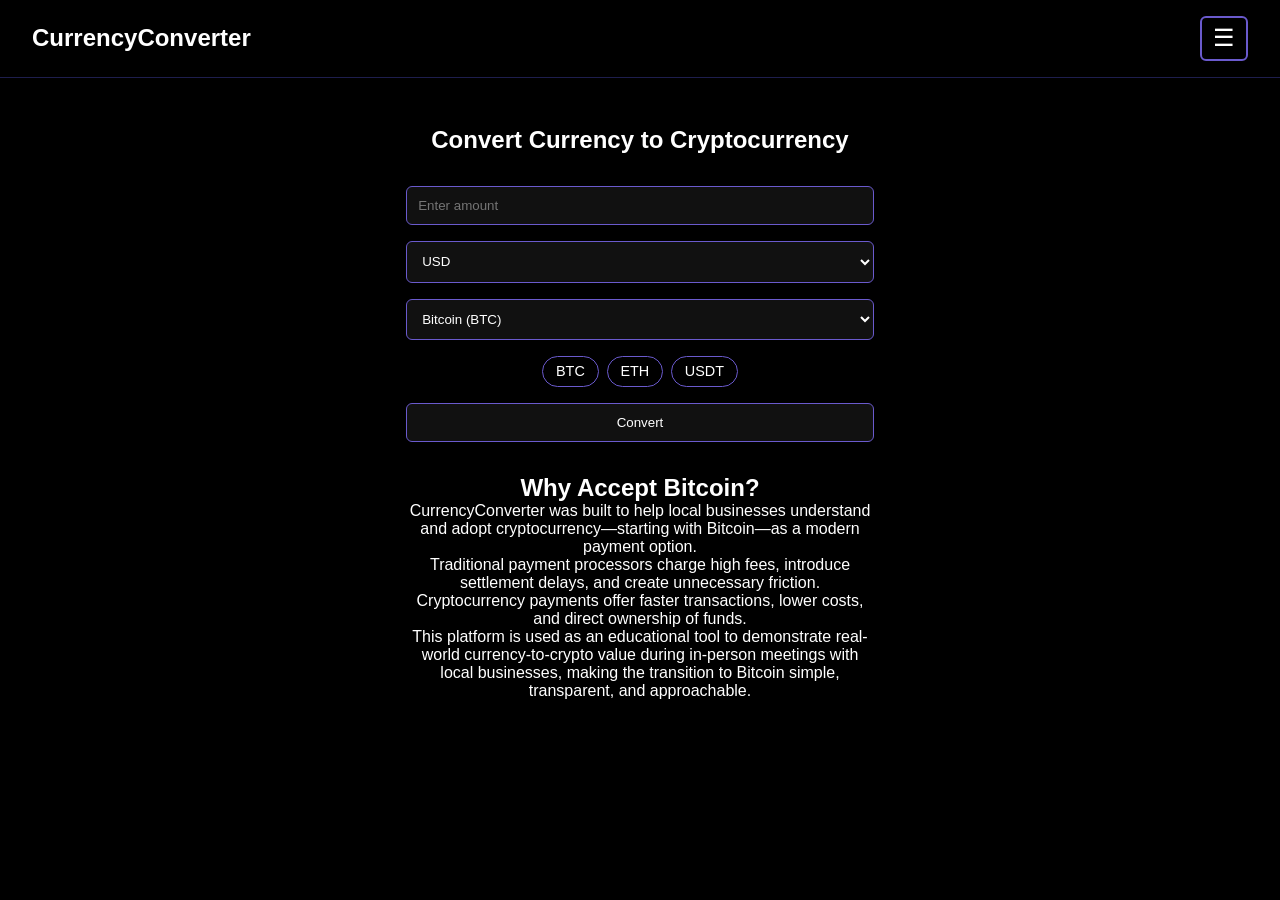
==== index.html @ d05e107e "Initial commit" ====
<!doctype html>
<html lang="en">
  <head>
    <meta charset="UTF-8" />
    <meta name="viewport" content="width=device-width, initial-scale=1.0" />
    <title>CurrencyConverter</title>

    <!-- CSS -->
    <link rel="stylesheet" href="src/styles.css" />
  </head>

  <body>
    <!-- HEADER -->
    <header class="header">
      <div class="logo">CurrencyConverter</div>

      <nav class="nav">
        <button class="nav-toggle" aria-label="Toggle navigation">☰</button>

        <ul class="nav-menu">
          <li><a href="index.html">Home</a></li>
          <li><a href="#converter">Converter</a></li>
          <li><a href="about.html">About</a></li>
          <li><button class="login-btn">Login</button></li>
        </ul>
      </nav>
    </header>

    <!-- MAIN CONTENT -->
    <main class="container">
      <!-- CONVERTER SECTION -->
      <section id="converter">
        <h1>Convert Currency to Cryptocurrency</h1>

        <div class="converter">
          <input type="number" id="amount" placeholder="Enter amount" />

          <select id="currency">
            <option value="usd">USD</option>
            <option value="eur">EUR</option>
            <option value="gbp">GBP</option>
          </select>

          <select id="crypto">
            <option value="bitcoin">Bitcoin (BTC)</option>
            <option value="ethereum">Ethereum (ETH)</option>
            <option value="tether">Tether (USDT)</option>
            <option value="solana">Solana (SOL)</option>
            <option value="litecoin">Litecoin (LTC)</option>
          </select>

          <div class="quick-convert">
            <button data-crypto="bitcoin">BTC</button>
            <button data-crypto="ethereum">ETH</button>
            <button data-crypto="tether">USDT</button>
          </div>

          <button id="convertBtn">Convert</button>

          <p id="result"></p>
        </div>
      </section>

      <!-- ABOUT SECTION -->
      <section id="about" class="about">
        <h2>Why Accept Bitcoin?</h2>

        <p>
          CurrencyConverter was built to help local businesses understand and
          adopt cryptocurrency—starting with Bitcoin—as a modern payment option.
        </p>

        <p>
          Traditional payment processors charge high fees, introduce settlement
          delays, and create unnecessary friction. Cryptocurrency payments offer
          faster transactions, lower costs, and direct ownership of funds.
        </p>

        <p>
          This platform is used as an educational tool to demonstrate real-world
          currency-to-crypto value during in-person meetings with local
          businesses, making the transition to Bitcoin simple, transparent, and
          approachable.
        </p>
      </section>
    </main>

    <!-- JS -->
    <script src="src/script.js"></script>
    <!-- LOGIN MODAL -->
    <div class="modal-overlay" id="loginModal">
      <div class="modal">
        <h2>Business Login</h2>

        <input type="email" placeholder="Business Email" />
        <input type="password" placeholder="Password" />

        <button class="primary-btn">Login</button>

        <button class="modal-close">Cancel</button>
      </div>
    </div>
  </body>
</html>
---- src/styles.css ----
* {
  box-sizing: border-box;
  margin: 0;
  padding: 0;
  font-family: Arial, sans-serif;
}

body {
  background: #000;
  color: #fff;
  min-height: 100vh;
}

/* HEADER */
.header {
  display: flex;
  justify-content: space-between;
  align-items: center;
  padding: 1rem 2rem;
  border-bottom: 1px solid rgba(100, 100, 255, 0.3);
}

.logo {
  font-size: 1.5rem;
  font-weight: bold;
}

/* NAV */
.nav-toggle {
  font-size: 1.5rem;
  background: none;
  color: white;
  border: 2px solid #6a5acd;
  padding: 0.4rem 0.7rem;
  border-radius: 6px;
  cursor: pointer;
  transition: box-shadow 0.3s ease;
}

.nav-toggle:hover {
  box-shadow: 0 0 10px #6a5acd;
}

.nav-menu {
  display: none;
  list-style: none;
  gap: 1.5rem;
}

.nav-menu a {
  color: white;
  text-decoration: none;
}

/* MAIN */
.container {
  max-width: 500px;
  margin: 3rem auto;
  padding: 0 1rem;
  text-align: center;
}

.converter {
  margin-top: 2rem;
  display: flex;
  flex-direction: column;
  gap: 1rem;
}

input,
select,
button {
  padding: 0.7rem;
  background: #111;
  color: white;
  border: 1px solid #6a5acd;
  border-radius: 6px;
}

button {
  cursor: pointer;
  transition: box-shadow 0.3s ease;
}

button:hover {
  box-shadow: 0 0 12px #00bfff;
}

#result {
  margin-top: 1rem;
  font-weight: bold;
}

.quick-convert {
  display: flex;
  gap: 0.5rem;
  justify-content: center;
}

.quick-convert button {
  background: transparent;
  border: 1px solid #6a5acd;
  color: white;
  padding: 0.4rem 0.8rem;
  border-radius: 20px;
  cursor: pointer;
  font-size: 0.9rem;
}

.quick-convert button:hover {
  box-shadow: 0 0 10px #00bfff;
}

/* NAV OPEN STATE */
.nav-menu.open {
  display: flex;
}

/* LOGIN MODAL */
.login-btn {
  background: none;
  border: 1px solid #6a5acd;
  color: white;
  padding: 0.4rem 0.8rem;
  border-radius: 6px;
  cursor: pointer;
}

.modal-overlay {
  position: fixed;
  inset: 0;
  background: rgba(0, 0, 0, 0.7);
  display: none;
  justify-content: center;
  align-items: center;
  z-index: 1000;
}

.modal-overlay.active {
  display: flex;
}

.modal {
  background: #111;
  padding: 2rem;
  border-radius: 10px;
  width: 300px;
  text-align: center;
  border: 1px solid #6a5acd;
}

.modal input {
  width: 100%;
  margin-bottom: 1rem;
}

.modal-close {
  background: none;
  border: none;
  color: #aaa;
  cursor: pointer;
}
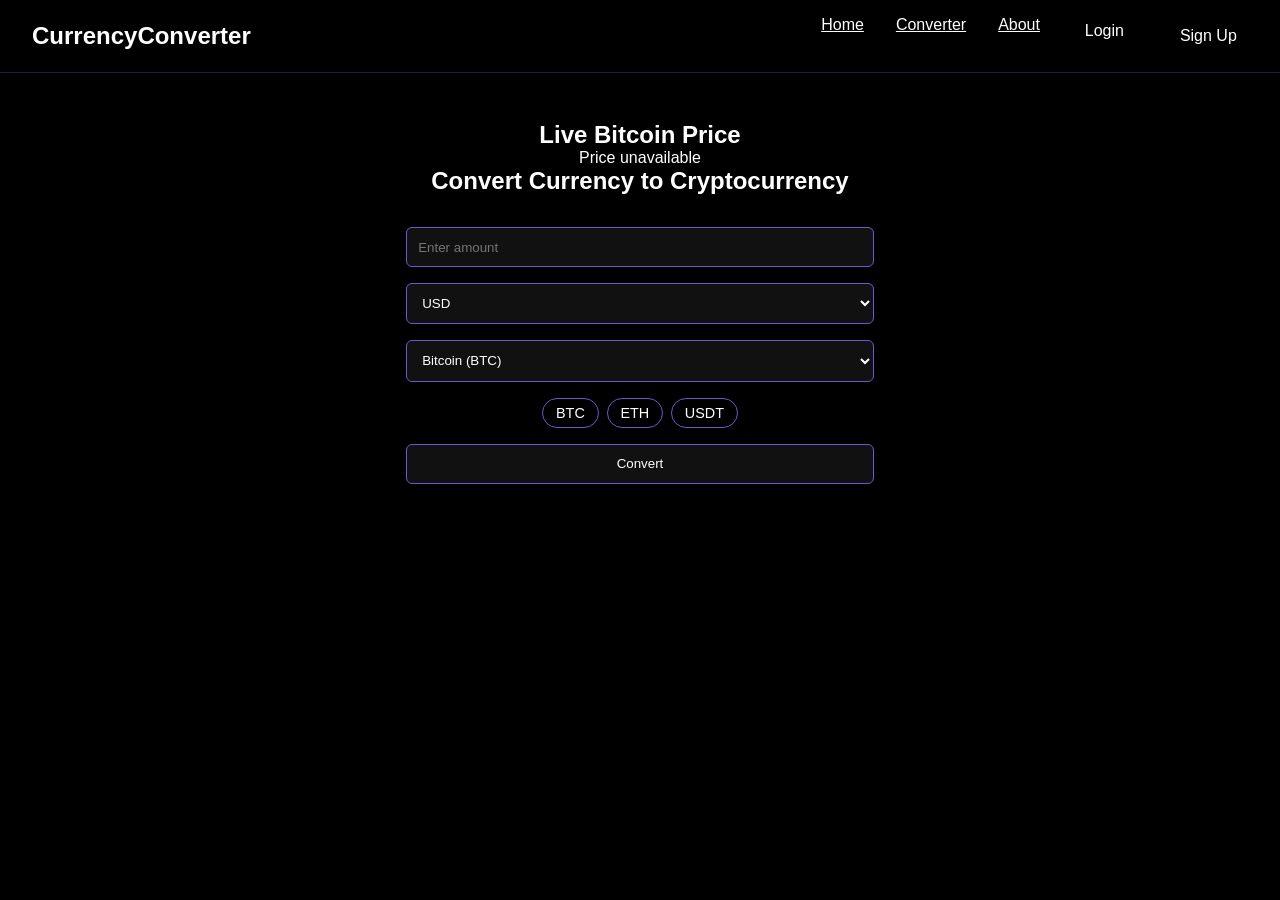
==== commit 6e8b682b: "pages" ====
--- a/index.html
+++ b/index.html
@@ -21,13 +21,33 @@
           <li><a href="index.html">Home</a></li>
           <li><a href="#converter">Converter</a></li>
           <li><a href="about.html">About</a></li>
-          <li><button class="login-btn">Login</button></li>
+
+          <!-- Auth buttons -->
+          <li class="nav-login">
+            <button id="openLogin" class="login-btn">Login</button>
+          </li>
+          <li class="nav-signup">
+            <button class="signup-btn">Sign Up</button>
+          </li>
+
+          <!-- Logged-in links -->
+          <li class="nav-dashboard" style="display: none">
+            <a href="dashboard.html">Dashboard</a>
+          </li>
+          <li class="nav-logout" style="display: none">
+            <button id="logoutBtn" class="login-btn">Logout</button>
+          </li>
         </ul>
       </nav>
     </header>
 
     <!-- MAIN CONTENT -->
     <main class="container">
+      <!-- LIVE BITCOIN PRICE -->
+      <section id="btc-ticker">
+        <h2>Live Bitcoin Price</h2>
+        <p id="btcPrice">Loading...</p>
+      </section>
       <!-- CONVERTER SECTION -->
       <section id="converter">
         <h1>Convert Currency to Cryptocurrency</h1>
@@ -60,45 +80,41 @@
           <p id="result"></p>
         </div>
       </section>
-
-      <!-- ABOUT SECTION -->
-      <section id="about" class="about">
-        <h2>Why Accept Bitcoin?</h2>
-
-        <p>
-          CurrencyConverter was built to help local businesses understand and
-          adopt cryptocurrency—starting with Bitcoin—as a modern payment option.
-        </p>
-
-        <p>
-          Traditional payment processors charge high fees, introduce settlement
-          delays, and create unnecessary friction. Cryptocurrency payments offer
-          faster transactions, lower costs, and direct ownership of funds.
-        </p>
-
-        <p>
-          This platform is used as an educational tool to demonstrate real-world
-          currency-to-crypto value during in-person meetings with local
-          businesses, making the transition to Bitcoin simple, transparent, and
-          approachable.
-        </p>
-      </section>
     </main>
 
-    <!-- JS -->
-    <script src="src/script.js"></script>
     <!-- LOGIN MODAL -->
     <div class="modal-overlay" id="loginModal">
       <div class="modal">
+        <button class="modal-x" aria-label="Close modal">&times;</button>
+
         <h2>Business Login</h2>
 
         <input type="email" placeholder="Business Email" />
         <input type="password" placeholder="Password" />
 
         <button class="primary-btn">Login</button>
-
         <button class="modal-close">Cancel</button>
       </div>
     </div>
+
+    <!-- SIGN UP MODAL -->
+    <div class="modal-overlay" id="signupModal">
+      <div class="modal">
+        <button class="modal-x" aria-label="Close modal">&times;</button>
+
+        <h2>Create Business Account</h2>
+
+        <input type="text" placeholder="Business Name" />
+        <input type="email" placeholder="Business Email" />
+        <input type="password" placeholder="Password" />
+        <input type="password" placeholder="Confirm Password" />
+
+        <button class="primary-btn">Create Account</button>
+        <button class="modal-close">Cancel</button>
+      </div>
+    </div>
+
+    <!-- JS -->
+    <script src="src/script.js"></script>
   </body>
 </html>
--- a/src/styles.css
+++ b/src/styles.css
@@ -11,6 +11,10 @@
   min-height: 100vh;
 }
 
+body.menu-open {
+  overflow: hidden;
+}
+
 /* HEADER */
 .header {
   display: flex;
@@ -18,6 +22,7 @@
   align-items: center;
   padding: 1rem 2rem;
   border-bottom: 1px solid rgba(100, 100, 255, 0.3);
+  position: relative;
 }
 
 .logo {
@@ -34,7 +39,11 @@
   padding: 0.4rem 0.7rem;
   border-radius: 6px;
   cursor: pointer;
-  transition: box-shadow 0.3s ease;
+  transition: transform 0.3s ease;
+}
+
+.nav-toggle.active {
+  transform: rotate(90deg);
 }
 
 .nav-toggle:hover {
@@ -42,14 +51,42 @@
 }
 
 .nav-menu {
-  display: none;
+  position: absolute;
+  top: 70px;
+  right: 2rem;
+  background: #000;
+  border: 1px solid #6a5acd;
+  border-radius: 10px;
+  padding: 1rem;
   list-style: none;
-  gap: 1.5rem;
-}
-
-.nav-menu a {
-  color: white;
-  text-decoration: none;
+  display: flex;
+  flex-direction: column;
+  gap: 1rem;
+  min-width: 160px;
+
+  opacity: 0;
+  transform: translateY(-10px);
+  pointer-events: none;
+
+  transition: opacity 0.3s ease, transform 0.3s ease;
+  z-index: 999;
+}
+
+.nav-menu a,
+.nav-menu button {
+  color: white;
+  background: none;
+  border: none;
+  text-align: left;
+  cursor: pointer;
+  font-size: 1rem;
+}
+
+/* SHOW MENU */
+.nav-menu.open {
+  opacity: 1;
+  transform: translateY(0);
+  pointer-events: auto;
 }
 
 /* MAIN */
@@ -147,6 +184,7 @@
   width: 300px;
   text-align: center;
   border: 1px solid #6a5acd;
+  position: relative;
 }
 
 .modal input {
@@ -154,6 +192,10 @@
   margin-bottom: 1rem;
 }
 
+.modal h2 {
+  margin-bottom: 1.2rem;
+}
+
 .modal-close {
   background: none;
   border: none;
@@ -161,5 +203,65 @@
   cursor: pointer;
 }
 
-
-
+.modal-x {
+  position: absolute;
+  top: 12px;
+  right: 12px;
+  background: none;
+  border: none;
+  color: #aaa;
+  font-size: 1.5rem;
+  cursor: pointer;
+  line-height: 1;
+  transition: color 0.2s ease;
+}
+
+.modal-x:hover {
+  color: white;
+}
+
+/* Fade-in for conversion result */
+#result {
+  transition: opacity 0.3s ease;
+  opacity: 0;
+}
+
+#result.show {
+  opacity: 1;
+}
+
+@media (min-width: 768px) {
+  .nav-toggle {
+    display: none;
+  }
+
+  .nav-menu {
+    position: static;
+    display: flex;
+    flex-direction: row;
+    background: none;
+    border: none;
+    padding: 0;
+  }
+}
+
+/* DESKTOP NAV */
+@media (min-width: 768px) {
+  .nav-toggle {
+    display: none;
+  }
+
+  .nav-menu {
+    position: static;
+    opacity: 1;
+    transform: none;
+    pointer-events: auto;
+    display: flex;
+    flex-direction: row;
+    background: none;
+    border: none;
+    padding: 0;
+    gap: 2rem;
+  }
+}
+
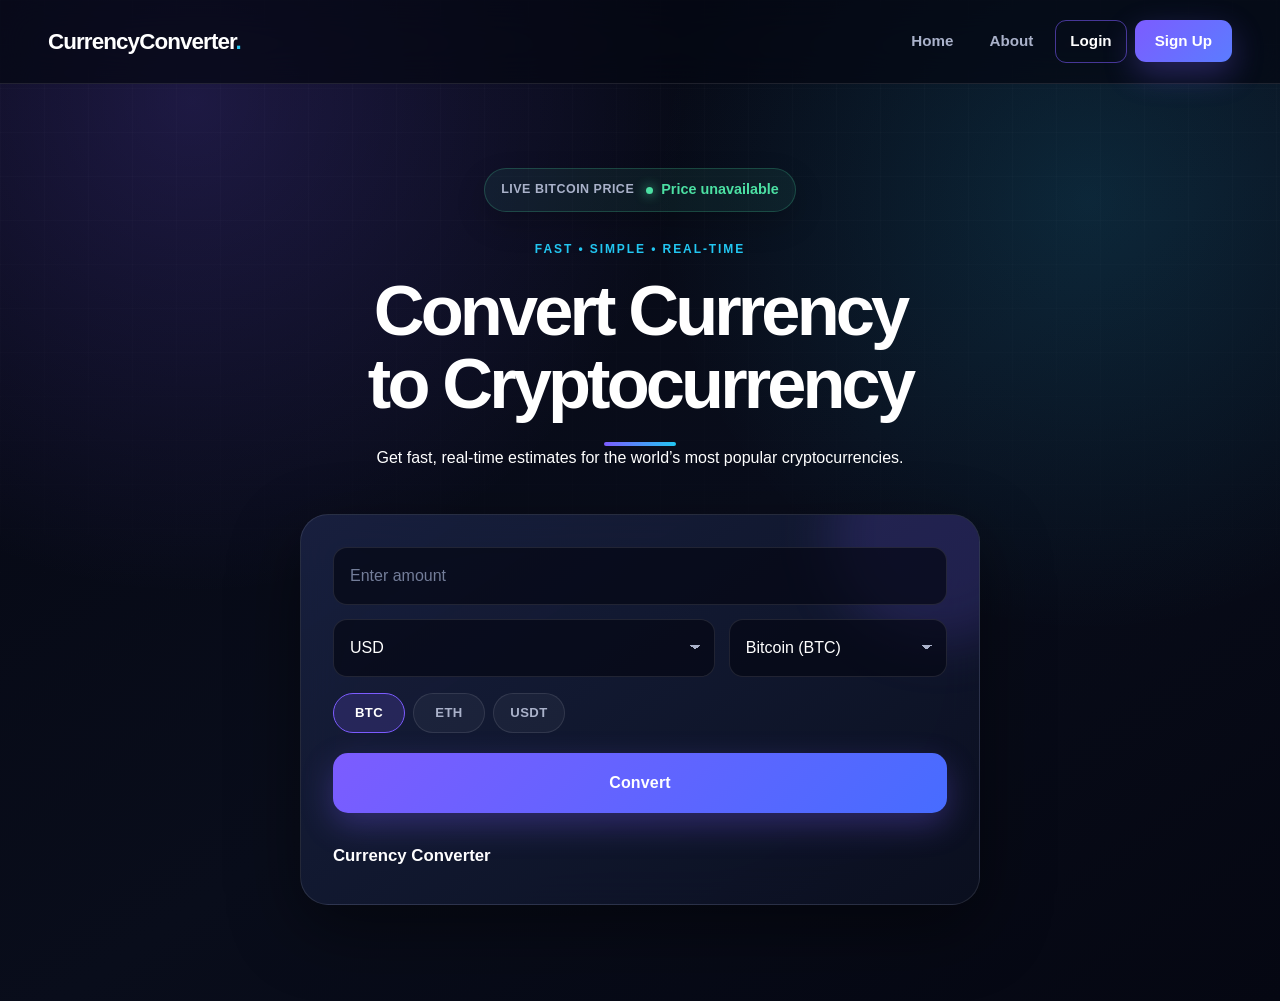
==== commit ad3d58d3: "enhancements" ====
--- a/index.html
+++ b/index.html
@@ -19,7 +19,6 @@
 
         <ul class="nav-menu">
           <li><a href="index.html">Home</a></li>
-          <li><a href="#converter">Converter</a></li>
           <li><a href="about.html">About</a></li>
 
           <!-- Auth buttons -->
@@ -51,6 +50,11 @@
       <!-- CONVERTER SECTION -->
       <section id="converter">
         <h1>Convert Currency to Cryptocurrency</h1>
+
+        <p class="converter-subtitle">
+          Get fast, real-time estimates for the world’s most popular
+          cryptocurrencies.
+        </p>
 
         <div class="converter">
           <input type="number" id="amount" placeholder="Enter amount" />
@@ -98,21 +102,61 @@
     </div>
 
     <!-- SIGN UP MODAL -->
-    <div class="modal-overlay" id="signupModal">
-      <div class="modal">
-        <button class="modal-x" aria-label="Close modal">&times;</button>
+<div class="modal-overlay" id="signupModal">
+  <div class="modal">
+    <button
+      type="button"
+      class="modal-x"
+      aria-label="Close sign-up modal"
+    >
+      &times;
+    </button>
 
-        <h2>Create Business Account</h2>
+    <h2>Create Your Account</h2>
 
-        <input type="text" placeholder="Business Name" />
-        <input type="email" placeholder="Business Email" />
-        <input type="password" placeholder="Password" />
-        <input type="password" placeholder="Confirm Password" />
+    <input
+      id="signupName"
+      type="text"
+      placeholder="Name or business name"
+      autocomplete="organization"
+    />
 
-        <button class="primary-btn">Create Account</button>
-        <button class="modal-close">Cancel</button>
-      </div>
-    </div>
+    <input
+      id="signupEmail"
+      type="email"
+      placeholder="Email address"
+      autocomplete="email"
+    />
+
+    <input
+      id="signupPassword"
+      type="password"
+      placeholder="Password"
+      autocomplete="new-password"
+    />
+
+    <input
+      id="signupConfirmPassword"
+      type="password"
+      placeholder="Confirm password"
+      autocomplete="new-password"
+    />
+
+    <p class="modal-message" id="signupMessage"></p>
+
+    <button
+      type="button"
+      class="primary-btn"
+      id="createAccountBtn"
+    >
+      Create Account
+    </button>
+
+    <button type="button" class="modal-close">
+      Cancel
+    </button>
+  </div>
+</div>
 
     <!-- JS -->
     <script src="src/script.js"></script>
--- a/src/styles.css
+++ b/src/styles.css
@@ -1,236 +1,676 @@
-* {
+:root {
+  --background: #050712;
+  --background-soft: #0b1020;
+  --surface: rgba(17, 24, 48, 0.82);
+  --surface-solid: #111830;
+  --surface-light: #182142;
+
+  --primary: #7c5cff;
+  --primary-hover: #9278ff;
+  --secondary: #22c7f2;
+  --success: #4ce0a3;
+
+  --text-primary: #ffffff;
+  --text-secondary: #aab2ca;
+  --text-muted: #737d99;
+
+  --border: rgba(255, 255, 255, 0.1);
+  --border-primary: rgba(124, 92, 255, 0.55);
+
+  --shadow-card: 0 24px 70px rgba(0, 0, 0, 0.45);
+  --shadow-primary: 0 12px 32px rgba(124, 92, 255, 0.3);
+}
+
+*,
+*::before,
+*::after {
   box-sizing: border-box;
   margin: 0;
   padding: 0;
-  font-family: Arial, sans-serif;
+}
+
+html {
+  scroll-behavior: smooth;
 }
 
 body {
-  background: #000;
-  color: #fff;
+  min-width: 320px;
   min-height: 100vh;
+  overflow-x: hidden;
+  background:
+    radial-gradient(
+      circle at 15% 10%,
+      rgba(124, 92, 255, 0.2),
+      transparent 35%
+    ),
+    radial-gradient(
+      circle at 85% 20%,
+      rgba(34, 199, 242, 0.14),
+      transparent 32%
+    ),
+    linear-gradient(145deg, #050712 0%, #090d1b 55%, #050712 100%);
+  color: var(--text-primary);
+  font-family: Inter, Arial, Helvetica, sans-serif;
+  line-height: 1.5;
+}
+
+body::before {
+  content: "";
+  position: fixed;
+  inset: 0;
+  z-index: -1;
+  pointer-events: none;
+  background-image:
+    linear-gradient(rgba(255, 255, 255, 0.018) 1px, transparent 1px),
+    linear-gradient(90deg, rgba(255, 255, 255, 0.018) 1px, transparent 1px);
+  background-size: 44px 44px;
+  mask-image: linear-gradient(to bottom, black, transparent 85%);
 }
 
 body.menu-open {
   overflow: hidden;
 }
 
+a {
+  color: inherit;
+  text-decoration: none;
+}
+
+button,
+input,
+select {
+  font: inherit;
+}
+
+button {
+  cursor: pointer;
+}
+
 /* HEADER */
+
 .header {
+  position: relative;
+  z-index: 100;
   display: flex;
+  align-items: center;
   justify-content: space-between;
+  min-height: 76px;
+  padding: 0 24px;
+  border-bottom: 1px solid var(--border);
+  background: rgba(5, 7, 18, 0.72);
+  backdrop-filter: blur(18px);
+  -webkit-backdrop-filter: blur(18px);
+}
+
+.logo {
+  font-size: 1.4rem;
+  font-weight: 800;
+  letter-spacing: -0.04em;
+}
+
+.logo::after {
+  content: ".";
+  color: var(--secondary);
+}
+
+/* NAVIGATION */
+
+.nav {
+  display: flex;
   align-items: center;
-  padding: 1rem 2rem;
-  border-bottom: 1px solid rgba(100, 100, 255, 0.3);
-  position: relative;
-}
-
-.logo {
-  font-size: 1.5rem;
-  font-weight: bold;
-}
-
-/* NAV */
+}
+
 .nav-toggle {
-  font-size: 1.5rem;
-  background: none;
-  color: white;
-  border: 2px solid #6a5acd;
-  padding: 0.4rem 0.7rem;
-  border-radius: 6px;
-  cursor: pointer;
-  transition: transform 0.3s ease;
+  display: flex;
+  align-items: center;
+  justify-content: center;
+  width: 44px;
+  height: 44px;
+  padding: 0;
+  border: 1px solid var(--border-primary);
+  border-radius: 12px;
+  background: rgba(124, 92, 255, 0.1);
+  color: var(--text-primary);
+  font-size: 1.35rem;
+  transition:
+    transform 0.25s ease,
+    background-color 0.25s ease,
+    box-shadow 0.25s ease;
+}
+
+.nav-toggle:hover {
+  background: rgba(124, 92, 255, 0.2);
+  box-shadow: 0 0 24px rgba(124, 92, 255, 0.25);
 }
 
 .nav-toggle.active {
   transform: rotate(90deg);
 }
 
-.nav-toggle:hover {
-  box-shadow: 0 0 10px #6a5acd;
-}
-
 .nav-menu {
   position: absolute;
-  top: 70px;
-  right: 2rem;
-  background: #000;
-  border: 1px solid #6a5acd;
-  border-radius: 10px;
-  padding: 1rem;
+  top: 66px;
+  right: 16px;
+  display: flex;
+  min-width: 220px;
+  flex-direction: column;
+  gap: 6px;
+  padding: 12px;
+  border: 1px solid var(--border);
+  border-radius: 18px;
+  background: rgba(13, 18, 37, 0.96);
+  box-shadow: var(--shadow-card);
   list-style: none;
-  display: flex;
-  flex-direction: column;
-  gap: 1rem;
-  min-width: 160px;
-
   opacity: 0;
-  transform: translateY(-10px);
   pointer-events: none;
-
-  transition: opacity 0.3s ease, transform 0.3s ease;
-  z-index: 999;
+  transform: translateY(-10px) scale(0.98);
+  transform-origin: top right;
+  transition:
+    opacity 0.25s ease,
+    transform 0.25s ease;
+  backdrop-filter: blur(18px);
+  -webkit-backdrop-filter: blur(18px);
+}
+
+.nav-menu.open {
+  opacity: 1;
+  pointer-events: auto;
+  transform: translateY(0) scale(1);
+}
+
+.nav-menu li {
+  width: 100%;
 }
 
 .nav-menu a,
 .nav-menu button {
-  color: white;
-  background: none;
+  display: flex;
+  align-items: center;
+  width: 100%;
+  min-height: 44px;
+  padding: 10px 14px;
   border: none;
+  border-radius: 11px;
+  background: transparent;
+  color: var(--text-secondary);
   text-align: left;
-  cursor: pointer;
+  font-size: 0.95rem;
+  font-weight: 600;
+  transition:
+    color 0.2s ease,
+    background-color 0.2s ease;
+}
+
+.nav-menu a:hover,
+.nav-menu button:hover {
+  background: rgba(255, 255, 255, 0.06);
+  color: var(--text-primary);
+}
+
+.nav-menu .signup-btn {
+  justify-content: center;
+  background: linear-gradient(135deg, var(--primary), #5b7cff);
+  color: #ffffff;
+  box-shadow: var(--shadow-primary);
+}
+
+.nav-menu .signup-btn:hover {
+  background: linear-gradient(135deg, var(--primary-hover), #718eff);
+}
+
+.nav-menu .login-btn {
+  justify-content: center;
+  border: 1px solid var(--border-primary);
+  color: var(--text-primary);
+}
+
+/* MAIN LAYOUT */
+
+.container {
+  width: min(100% - 32px, 1040px);
+  margin: 0 auto;
+  padding: 64px 0 96px;
+  text-align: center;
+}
+
+/* BITCOIN TICKER */
+
+#btc-ticker {
+  display: inline-flex;
+  align-items: center;
+  gap: 12px;
+  margin-bottom: 28px;
+  padding: 10px 16px;
+  border: 1px solid rgba(76, 224, 163, 0.22);
+  border-radius: 100px;
+  background: rgba(76, 224, 163, 0.07);
+  box-shadow: 0 12px 30px rgba(0, 0, 0, 0.2);
+}
+
+#btc-ticker h2 {
+  color: var(--text-secondary);
+  font-size: 0.78rem;
+  font-weight: 600;
+  letter-spacing: 0.04em;
+  text-transform: uppercase;
+}
+
+#btcPrice {
+  color: var(--success);
+  font-size: 0.9rem;
+  font-weight: 800;
+}
+
+#btcPrice::before {
+  content: "";
+  display: inline-block;
+  width: 7px;
+  height: 7px;
+  margin-right: 8px;
+  border-radius: 50%;
+  background: var(--success);
+  box-shadow: 0 0 12px var(--success);
+}
+
+/* CONVERTER */
+
+#converter {
+  position: relative;
+  width: min(100%, 680px);
+  margin: 0 auto;
+}
+
+#converter::before {
+  content: "Fast • Simple • Real-time";
+  display: block;
+  margin-bottom: 16px;
+  color: var(--secondary);
+  font-size: 0.75rem;
+  font-weight: 800;
+  letter-spacing: 0.16em;
+  text-transform: uppercase;
+}
+
+#converter h1 {
+  max-width: 620px;
+  margin: 0 auto;
+  font-size: clamp(2.25rem, 7vw, 4.4rem);
+  font-weight: 800;
+  line-height: 1.04;
+  letter-spacing: -0.055em;
+  text-wrap: balance;
+}
+
+#converter h1::after {
+  content: "";
+  display: block;
+  width: 72px;
+  height: 4px;
+  margin: 22px auto 0;
+  border-radius: 10px;
+  background: linear-gradient(90deg, var(--primary), var(--secondary));
+}
+
+.converter {
+  position: relative;
+  display: grid;
+  grid-template-columns: 1fr;
+  gap: 14px;
+  margin-top: 44px;
+  padding: 24px;
+  border: 1px solid var(--border);
+  border-radius: 28px;
+  background: linear-gradient(
+    145deg,
+    rgba(26, 34, 67, 0.88),
+    rgba(11, 16, 32, 0.92)
+  );
+  box-shadow: var(--shadow-card);
+  overflow: hidden;
+  text-align: left;
+  backdrop-filter: blur(20px);
+  -webkit-backdrop-filter: blur(20px);
+}
+
+.converter::before {
+  content: "";
+  position: absolute;
+  top: -90px;
+  right: -70px;
+  width: 220px;
+  height: 220px;
+  border-radius: 50%;
+  background: rgba(124, 92, 255, 0.16);
+  filter: blur(25px);
+  pointer-events: none;
+}
+
+.converter::after {
+  content: "Currency Converter";
+  position: relative;
+  grid-column: 1 / -1;
+  margin-bottom: 4px;
+  color: var(--text-primary);
+  font-size: 1.05rem;
+  font-weight: 700;
+}
+
+.converter input,
+.converter select {
+  position: relative;
+  z-index: 1;
+  width: 100%;
+  height: 58px;
+  padding: 0 16px;
+  border: 1px solid var(--border);
+  border-radius: 14px;
+  outline: none;
+  background: rgba(5, 8, 21, 0.7);
+  color: var(--text-primary);
   font-size: 1rem;
-}
-
-/* SHOW MENU */
-.nav-menu.open {
+  transition:
+    border-color 0.2s ease,
+    box-shadow 0.2s ease,
+    background-color 0.2s ease;
+}
+
+.converter input::placeholder {
+  color: var(--text-muted);
+}
+
+.converter input:focus,
+.converter select:focus {
+  border-color: var(--primary);
+  background: rgba(10, 14, 31, 0.95);
+  box-shadow: 0 0 0 4px rgba(124, 92, 255, 0.13);
+}
+
+.converter select {
+  appearance: none;
+  background-image:
+    linear-gradient(45deg, transparent 50%, var(--text-secondary) 50%),
+    linear-gradient(135deg, var(--text-secondary) 50%, transparent 50%);
+  background-position:
+    calc(100% - 19px) 25px,
+    calc(100% - 14px) 25px;
+  background-size: 5px 5px;
+  background-repeat: no-repeat;
+}
+
+.converter select option {
+  background: var(--surface-solid);
+  color: var(--text-primary);
+}
+
+/* QUICK CRYPTO BUTTONS */
+
+.quick-convert {
+  position: relative;
+  z-index: 1;
+  display: flex;
+  flex-wrap: wrap;
+  gap: 8px;
+  margin: 2px 0;
+}
+
+.quick-convert button {
+  min-width: 72px;
+  padding: 9px 15px;
+  border: 1px solid var(--border);
+  border-radius: 100px;
+  background: rgba(255, 255, 255, 0.04);
+  color: var(--text-secondary);
+  font-size: 0.82rem;
+  font-weight: 800;
+  letter-spacing: 0.03em;
+  transition:
+    transform 0.2s ease,
+    color 0.2s ease,
+    border-color 0.2s ease,
+    background-color 0.2s ease;
+}
+
+.quick-convert button:hover {
+  transform: translateY(-2px);
+  border-color: var(--secondary);
+  background: rgba(34, 199, 242, 0.1);
+  color: #ffffff;
+}
+
+.quick-convert button.active {
+  border-color: var(--primary);
+  background: rgba(124, 92, 255, 0.18);
+  color: #ffffff;
+}
+
+/* MAIN CONVERT BUTTON */
+
+#convertBtn {
+  position: relative;
+  z-index: 1;
+  width: 100%;
+  height: 60px;
+  margin-top: 4px;
+  border: none;
+  border-radius: 15px;
+  background: linear-gradient(135deg, var(--primary), #476cff);
+  color: #ffffff;
+  font-size: 1rem;
+  font-weight: 800;
+  letter-spacing: 0.01em;
+  box-shadow: var(--shadow-primary);
+  transition:
+    transform 0.2s ease,
+    filter 0.2s ease,
+    box-shadow 0.2s ease;
+}
+
+#convertBtn:hover {
+  transform: translateY(-2px);
+  filter: brightness(1.08);
+  box-shadow: 0 16px 36px rgba(124, 92, 255, 0.4);
+}
+
+#convertBtn:active {
+  transform: translateY(0);
+}
+
+/* RESULT */
+
+#result {
+  position: relative;
+  z-index: 1;
+  min-height: 0;
+  margin: 0;
+  padding: 0;
+  border: 1px solid transparent;
+  border-radius: 16px;
+  color: var(--text-primary);
+  font-size: clamp(1.1rem, 4vw, 1.45rem);
+  font-weight: 800;
+  line-height: 1.4;
+  opacity: 0;
+  transform: translateY(8px);
+  transition:
+    opacity 0.3s ease,
+    transform 0.3s ease,
+    min-height 0.3s ease,
+    padding 0.3s ease;
+}
+
+#result.show {
+  min-height: 76px;
+  padding: 18px;
+  border-color: rgba(76, 224, 163, 0.22);
+  background: rgba(76, 224, 163, 0.08);
+  color: var(--success);
   opacity: 1;
   transform: translateY(0);
-  pointer-events: auto;
-}
-
-/* MAIN */
-.container {
-  max-width: 500px;
-  margin: 3rem auto;
-  padding: 0 1rem;
-  text-align: center;
-}
-
-.converter {
-  margin-top: 2rem;
-  display: flex;
-  flex-direction: column;
-  gap: 1rem;
-}
-
-input,
-select,
-button {
-  padding: 0.7rem;
-  background: #111;
-  color: white;
-  border: 1px solid #6a5acd;
-  border-radius: 6px;
-}
-
-button {
-  cursor: pointer;
-  transition: box-shadow 0.3s ease;
-}
-
-button:hover {
-  box-shadow: 0 0 12px #00bfff;
-}
-
-#result {
-  margin-top: 1rem;
-  font-weight: bold;
-}
-
-.quick-convert {
-  display: flex;
-  gap: 0.5rem;
-  justify-content: center;
-}
-
-.quick-convert button {
-  background: transparent;
-  border: 1px solid #6a5acd;
-  color: white;
-  padding: 0.4rem 0.8rem;
-  border-radius: 20px;
-  cursor: pointer;
-  font-size: 0.9rem;
-}
-
-.quick-convert button:hover {
-  box-shadow: 0 0 10px #00bfff;
-}
-
-/* NAV OPEN STATE */
-.nav-menu.open {
-  display: flex;
-}
-
-/* LOGIN MODAL */
-.login-btn {
-  background: none;
-  border: 1px solid #6a5acd;
-  color: white;
-  padding: 0.4rem 0.8rem;
-  border-radius: 6px;
-  cursor: pointer;
-}
+}
+
+#result[data-type="error"] {
+  border-color: rgba(255, 102, 122, 0.3);
+  background: rgba(255, 102, 122, 0.1);
+  color: #ff8b9b;
+}
+
+#result[data-type="loading"] {
+  border-color: rgba(34, 199, 242, 0.25);
+  background: rgba(34, 199, 242, 0.08);
+  color: #70dcf8;
+}
+
+#convertBtn:disabled {
+  cursor: wait;
+  opacity: 0.7;
+  transform: none;
+}
+
+/* MODALS */
 
 .modal-overlay {
   position: fixed;
   inset: 0;
-  background: rgba(0, 0, 0, 0.7);
-  display: none;
+  z-index: 1000;
+  display: flex;
+  align-items: center;
   justify-content: center;
-  align-items: center;
-  z-index: 1000;
+  padding: 20px;
+  background: rgba(1, 3, 10, 0.78);
+  opacity: 0;
+  visibility: hidden;
+  pointer-events: none;
+  transition:
+    opacity 0.25s ease,
+    visibility 0.25s ease;
+  backdrop-filter: blur(10px);
+  -webkit-backdrop-filter: blur(10px);
 }
 
 .modal-overlay.active {
-  display: flex;
+  opacity: 1;
+  visibility: visible;
+  pointer-events: auto;
 }
 
 .modal {
-  background: #111;
-  padding: 2rem;
-  border-radius: 10px;
-  width: 300px;
+  position: relative;
+  width: min(100%, 420px);
+  max-height: calc(100vh - 40px);
+  overflow-y: auto;
+  padding: 32px;
+  border: 1px solid var(--border);
+  border-radius: 24px;
+  background: linear-gradient(
+    145deg,
+    rgba(24, 33, 66, 0.98),
+    rgba(10, 14, 30, 0.98)
+  );
+  box-shadow: var(--shadow-card);
   text-align: center;
-  border: 1px solid #6a5acd;
-  position: relative;
+  transform: translateY(16px) scale(0.98);
+  transition: transform 0.25s ease;
+}
+
+.modal-overlay.active .modal {
+  transform: translateY(0) scale(1);
+}
+
+.modal h2 {
+  margin-bottom: 24px;
+  color: var(--text-primary);
+  font-size: 1.7rem;
+  letter-spacing: -0.035em;
 }
 
 .modal input {
   width: 100%;
-  margin-bottom: 1rem;
-}
-
-.modal h2 {
-  margin-bottom: 1.2rem;
+  height: 54px;
+  margin-bottom: 14px;
+  padding: 0 15px;
+  border: 1px solid var(--border);
+  border-radius: 13px;
+  outline: none;
+  background: rgba(5, 8, 21, 0.7);
+  color: var(--text-primary);
+  transition:
+    border-color 0.2s ease,
+    box-shadow 0.2s ease;
+}
+
+.modal input::placeholder {
+  color: var(--text-muted);
+}
+
+.modal input:focus {
+  border-color: var(--primary);
+  box-shadow: 0 0 0 4px rgba(124, 92, 255, 0.13);
+}
+
+.primary-btn {
+  width: 100%;
+  min-height: 54px;
+  margin-top: 6px;
+  border: none;
+  border-radius: 13px;
+  background: linear-gradient(135deg, var(--primary), #476cff);
+  color: #ffffff;
+  font-weight: 800;
+  box-shadow: var(--shadow-primary);
+}
+
+.primary-btn:hover {
+  filter: brightness(1.08);
 }
 
 .modal-close {
+  margin-top: 14px;
+  border: none;
   background: none;
-  border: none;
-  color: #aaa;
-  cursor: pointer;
+  color: var(--text-muted);
+  font-weight: 600;
+}
+
+.modal-close:hover {
+  color: var(--text-primary);
 }
 
 .modal-x {
   position: absolute;
-  top: 12px;
-  right: 12px;
-  background: none;
-  border: none;
-  color: #aaa;
-  font-size: 1.5rem;
-  cursor: pointer;
+  top: 14px;
+  right: 14px;
+  display: flex;
+  align-items: center;
+  justify-content: center;
+  width: 38px;
+  height: 38px;
+  padding: 0;
+  border: 1px solid var(--border);
+  border-radius: 50%;
+  background: rgba(255, 255, 255, 0.04);
+  color: var(--text-secondary);
+  font-size: 1.45rem;
   line-height: 1;
-  transition: color 0.2s ease;
+  transition:
+    color 0.2s ease,
+    background-color 0.2s ease,
+    transform 0.2s ease;
 }
 
 .modal-x:hover {
-  color: white;
-}
-
-/* Fade-in for conversion result */
-#result {
-  transition: opacity 0.3s ease;
-  opacity: 0;
-}
-
-#result.show {
-  opacity: 1;
-}
+  transform: rotate(90deg);
+  background: rgba(255, 255, 255, 0.09);
+  color: #ffffff;
+}
+
+/* TABLET AND DESKTOP */
 
 @media (min-width: 768px) {
+  .header {
+    min-height: 84px;
+    padding: 0 48px;
+  }
+
   .nav-toggle {
     display: none;
   }
@@ -238,30 +678,506 @@
   .nav-menu {
     position: static;
     display: flex;
+    min-width: auto;
     flex-direction: row;
+    align-items: center;
+    gap: 8px;
+    padding: 0;
+    border: none;
+    border-radius: 0;
     background: none;
-    border: none;
-    padding: 0;
-  }
-}
-
-/* DESKTOP NAV */
+    box-shadow: none;
+    opacity: 1;
+    pointer-events: auto;
+    transform: none;
+    backdrop-filter: none;
+  }
+
+  .nav-menu li {
+    width: auto;
+  }
+
+  .nav-menu a,
+  .nav-menu button {
+    width: auto;
+    min-height: 42px;
+    padding: 9px 14px;
+  }
+
+  .nav-menu .signup-btn {
+    padding-inline: 20px;
+  }
+
+  .container {
+    padding-top: 84px;
+  }
+
+  .converter {
+    grid-template-columns: 1.4fr 0.8fr;
+    padding: 32px;
+  }
+
+  .converter::after,
+  .quick-convert,
+  #convertBtn,
+  #result {
+    grid-column: 1 / -1;
+  }
+
+  .converter input {
+    grid-column: 1 / -1;
+  }
+}
+
+/* =========================
+   ABOUT PAGE
+========================= */
+
+.about-page {
+  width: min(100% - 32px, 1120px);
+  margin: 0 auto;
+  padding: 80px 0 100px;
+}
+
+.about-hero {
+  max-width: 860px;
+  margin: 0 auto 100px;
+  text-align: center;
+}
+
+.about-hero__eyebrow,
+.about-section__eyebrow {
+  margin-bottom: 14px;
+  color: var(--secondary);
+  font-size: 0.75rem;
+  font-weight: 800;
+  letter-spacing: 0.16em;
+  text-transform: uppercase;
+}
+
+.about-hero h1 {
+  font-size: clamp(2.6rem, 7vw, 5.2rem);
+  line-height: 1;
+  letter-spacing: -0.06em;
+  text-wrap: balance;
+}
+
+.about-hero__intro {
+  max-width: 690px;
+  margin: 28px auto 0;
+  color: var(--text-secondary);
+  font-size: 1.08rem;
+  line-height: 1.8;
+}
+
+.about-hero__actions {
+  display: flex;
+  flex-wrap: wrap;
+  justify-content: center;
+  gap: 12px;
+  margin-top: 34px;
+}
+
+.about-btn {
+  display: inline-flex;
+  align-items: center;
+  justify-content: center;
+  min-height: 54px;
+  padding: 0 24px;
+  border-radius: 14px;
+  font-weight: 800;
+  transition:
+    transform 0.2s ease,
+    background-color 0.2s ease,
+    border-color 0.2s ease,
+    box-shadow 0.2s ease;
+}
+
+.about-btn:hover {
+  transform: translateY(-2px);
+}
+
+.about-btn--primary {
+  background: linear-gradient(135deg, var(--primary), #476cff);
+  color: #ffffff;
+  box-shadow: var(--shadow-primary);
+}
+
+.about-btn--secondary {
+  border: 1px solid var(--border);
+  background: rgba(255, 255, 255, 0.04);
+  color: var(--text-primary);
+}
+
+.about-btn--secondary:hover {
+  border-color: var(--border-primary);
+  background: rgba(124, 92, 255, 0.1);
+}
+
+.about-mission {
+  display: grid;
+  grid-template-columns: 1fr;
+  gap: 48px;
+  align-items: center;
+  margin-bottom: 100px;
+  padding: 32px;
+  border: 1px solid var(--border);
+  border-radius: 30px;
+  background:
+    linear-gradient(
+      145deg,
+      rgba(24, 33, 66, 0.78),
+      rgba(10, 14, 30, 0.84)
+    );
+  box-shadow: var(--shadow-card);
+}
+
+.about-mission__content h2,
+.about-section-heading h2,
+.about-disclaimer h2,
+.about-cta h2 {
+  font-size: clamp(2rem, 5vw, 3.2rem);
+  line-height: 1.08;
+  letter-spacing: -0.045em;
+  text-wrap: balance;
+}
+
+.about-mission__content p:not(.about-section__eyebrow) {
+  margin-top: 20px;
+  color: var(--text-secondary);
+  line-height: 1.8;
+}
+
+.about-mission__visual {
+  position: relative;
+  display: grid;
+  min-height: 320px;
+  place-items: center;
+  overflow: hidden;
+  border: 1px solid var(--border);
+  border-radius: 24px;
+  background:
+    radial-gradient(
+      circle,
+      rgba(124, 92, 255, 0.24),
+      transparent 60%
+    ),
+    rgba(5, 8, 21, 0.6);
+}
+
+.about-coin {
+  position: relative;
+  z-index: 2;
+  display: grid;
+  width: 130px;
+  height: 130px;
+  place-items: center;
+  border: 1px solid rgba(255, 255, 255, 0.22);
+  border-radius: 50%;
+  background: linear-gradient(145deg, #ffbd47, #f18b21);
+  color: #ffffff;
+  font-size: 4.5rem;
+  font-weight: 800;
+  box-shadow:
+    0 28px 60px rgba(241, 139, 33, 0.3),
+    inset 0 3px 8px rgba(255, 255, 255, 0.35);
+}
+
+.about-orbit {
+  position: absolute;
+  border: 1px solid rgba(124, 92, 255, 0.32);
+  border-radius: 50%;
+}
+
+.about-orbit--one {
+  width: 220px;
+  height: 220px;
+}
+
+.about-orbit--two {
+  width: 290px;
+  height: 290px;
+  border-color: rgba(34, 199, 242, 0.2);
+}
+
+.about-features,
+.about-process {
+  margin-bottom: 100px;
+}
+
+.about-section-heading {
+  max-width: 700px;
+  margin-bottom: 40px;
+}
+
+.about-feature-grid {
+  display: grid;
+  grid-template-columns: 1fr;
+  gap: 18px;
+}
+
+.about-feature-card {
+  min-height: 260px;
+  padding: 28px;
+  border: 1px solid var(--border);
+  border-radius: 22px;
+  background: rgba(17, 24, 48, 0.72);
+  transition:
+    transform 0.2s ease,
+    border-color 0.2s ease,
+    background-color 0.2s ease;
+}
+
+.about-feature-card:hover {
+  transform: translateY(-5px);
+  border-color: var(--border-primary);
+  background: rgba(24, 33, 66, 0.9);
+}
+
+.about-feature-card__number {
+  display: block;
+  margin-bottom: 50px;
+  color: var(--secondary);
+  font-size: 0.8rem;
+  font-weight: 800;
+  letter-spacing: 0.12em;
+}
+
+.about-feature-card h3 {
+  margin-bottom: 12px;
+  font-size: 1.35rem;
+}
+
+.about-feature-card p {
+  color: var(--text-secondary);
+  line-height: 1.75;
+}
+
+.about-steps {
+  display: grid;
+  gap: 16px;
+}
+
+.about-step {
+  display: flex;
+  gap: 20px;
+  align-items: flex-start;
+  padding: 24px;
+  border: 1px solid var(--border);
+  border-radius: 20px;
+  background: rgba(17, 24, 48, 0.6);
+}
+
+.about-step__icon {
+  display: grid;
+  width: 46px;
+  min-width: 46px;
+  height: 46px;
+  place-items: center;
+  border-radius: 14px;
+  background: rgba(124, 92, 255, 0.16);
+  color: var(--primary-hover);
+  font-weight: 800;
+}
+
+.about-step h3 {
+  margin-bottom: 6px;
+}
+
+.about-step p {
+  color: var(--text-secondary);
+  line-height: 1.7;
+}
+
+.about-disclaimer {
+  display: grid;
+  grid-template-columns: 1fr;
+  gap: 24px;
+  margin-bottom: 100px;
+  padding: 30px;
+  border: 1px solid rgba(255, 189, 71, 0.2);
+  border-radius: 24px;
+  background: rgba(255, 189, 71, 0.06);
+}
+
+.about-disclaimer p:last-child {
+  color: var(--text-secondary);
+  line-height: 1.8;
+}
+
+.about-cta {
+  padding: 64px 24px;
+  border: 1px solid var(--border);
+  border-radius: 30px;
+  background:
+    radial-gradient(
+      circle at top,
+      rgba(124, 92, 255, 0.24),
+      transparent 55%
+    ),
+    rgba(17, 24, 48, 0.78);
+  text-align: center;
+  box-shadow: var(--shadow-card);
+}
+
+.about-cta h2 {
+  max-width: 700px;
+  margin: 0 auto 28px;
+}
+
 @media (min-width: 768px) {
-  .nav-toggle {
-    display: none;
-  }
-
-  .nav-menu {
-    position: static;
-    opacity: 1;
-    transform: none;
-    pointer-events: auto;
-    display: flex;
-    flex-direction: row;
-    background: none;
-    border: none;
-    padding: 0;
-    gap: 2rem;
-  }
-}
-
+  .about-mission {
+    grid-template-columns: 1.1fr 0.9fr;
+    padding: 46px;
+  }
+
+  .about-feature-grid {
+    grid-template-columns: repeat(3, 1fr);
+  }
+
+  .about-disclaimer {
+    grid-template-columns: 1fr 1fr;
+    align-items: center;
+    padding: 40px;
+  }
+}
+
+@media (max-width: 520px) {
+  .about-page {
+    width: min(100% - 24px, 1120px);
+    padding: 56px 0 72px;
+  }
+
+  .about-hero {
+    margin-bottom: 72px;
+  }
+
+  .about-hero__actions {
+    flex-direction: column;
+  }
+
+  .about-btn {
+    width: 100%;
+  }
+
+  .about-mission,
+  .about-feature-card,
+  .about-step,
+  .about-disclaimer {
+    padding: 22px;
+  }
+
+  .about-mission,
+  .about-features,
+  .about-process,
+  .about-disclaimer {
+    margin-bottom: 72px;
+  }
+
+  .about-mission__visual {
+    min-height: 260px;
+  }
+
+  .about-coin {
+    width: 105px;
+    height: 105px;
+    font-size: 3.6rem;
+  }
+
+  .about-orbit--one {
+    width: 180px;
+    height: 180px;
+  }
+
+  .about-orbit--two {
+    width: 235px;
+    height: 235px;
+  }
+
+  .about-cta {
+    padding: 48px 20px;
+  }
+}
+
+.modal-message {
+  display: none;
+  margin: 0 0 14px;
+  padding: 10px 12px;
+  border-radius: 10px;
+  font-size: 0.85rem;
+  line-height: 1.5;
+  text-align: left;
+}
+
+.modal-message.show {
+  display: block;
+}
+
+.modal-message[data-type="error"] {
+  border: 1px solid rgba(255, 102, 122, 0.3);
+  background: rgba(255, 102, 122, 0.1);
+  color: #ff8b9b;
+}
+
+.modal-message[data-type="success"] {
+  border: 1px solid rgba(76, 224, 163, 0.3);
+  background: rgba(76, 224, 163, 0.1);
+  color: #4ce0a3;
+}
+
+/* MOBILE */
+
+@media (max-width: 480px) {
+  .header {
+    min-height: 68px;
+    padding: 0 16px;
+  }
+
+  .logo {
+    font-size: 1.2rem;
+  }
+
+  .container {
+    width: min(100% - 24px, 1040px);
+    padding: 48px 0 72px;
+  }
+
+  #btc-ticker {
+    max-width: 100%;
+    flex-wrap: wrap;
+    justify-content: center;
+    gap: 6px 10px;
+  }
+
+  #converter h1 {
+    font-size: 2.3rem;
+  }
+
+  .converter-subtitle {
+    max-width: 560px;
+    margin: 20px auto 0;
+    color: var(--text-secondary);
+    font-size: 1rem;
+    line-height: 1.7;
+  }
+
+  .converter {
+    margin-top: 34px;
+    padding: 18px;
+    border-radius: 22px;
+  }
+
+  .converter input,
+  .converter select {
+    height: 56px;
+  }
+
+  .quick-convert button {
+    flex: 1;
+  }
+
+  .modal {
+    padding: 28px 20px 24px;
+    border-radius: 20px;
+  }
+}
